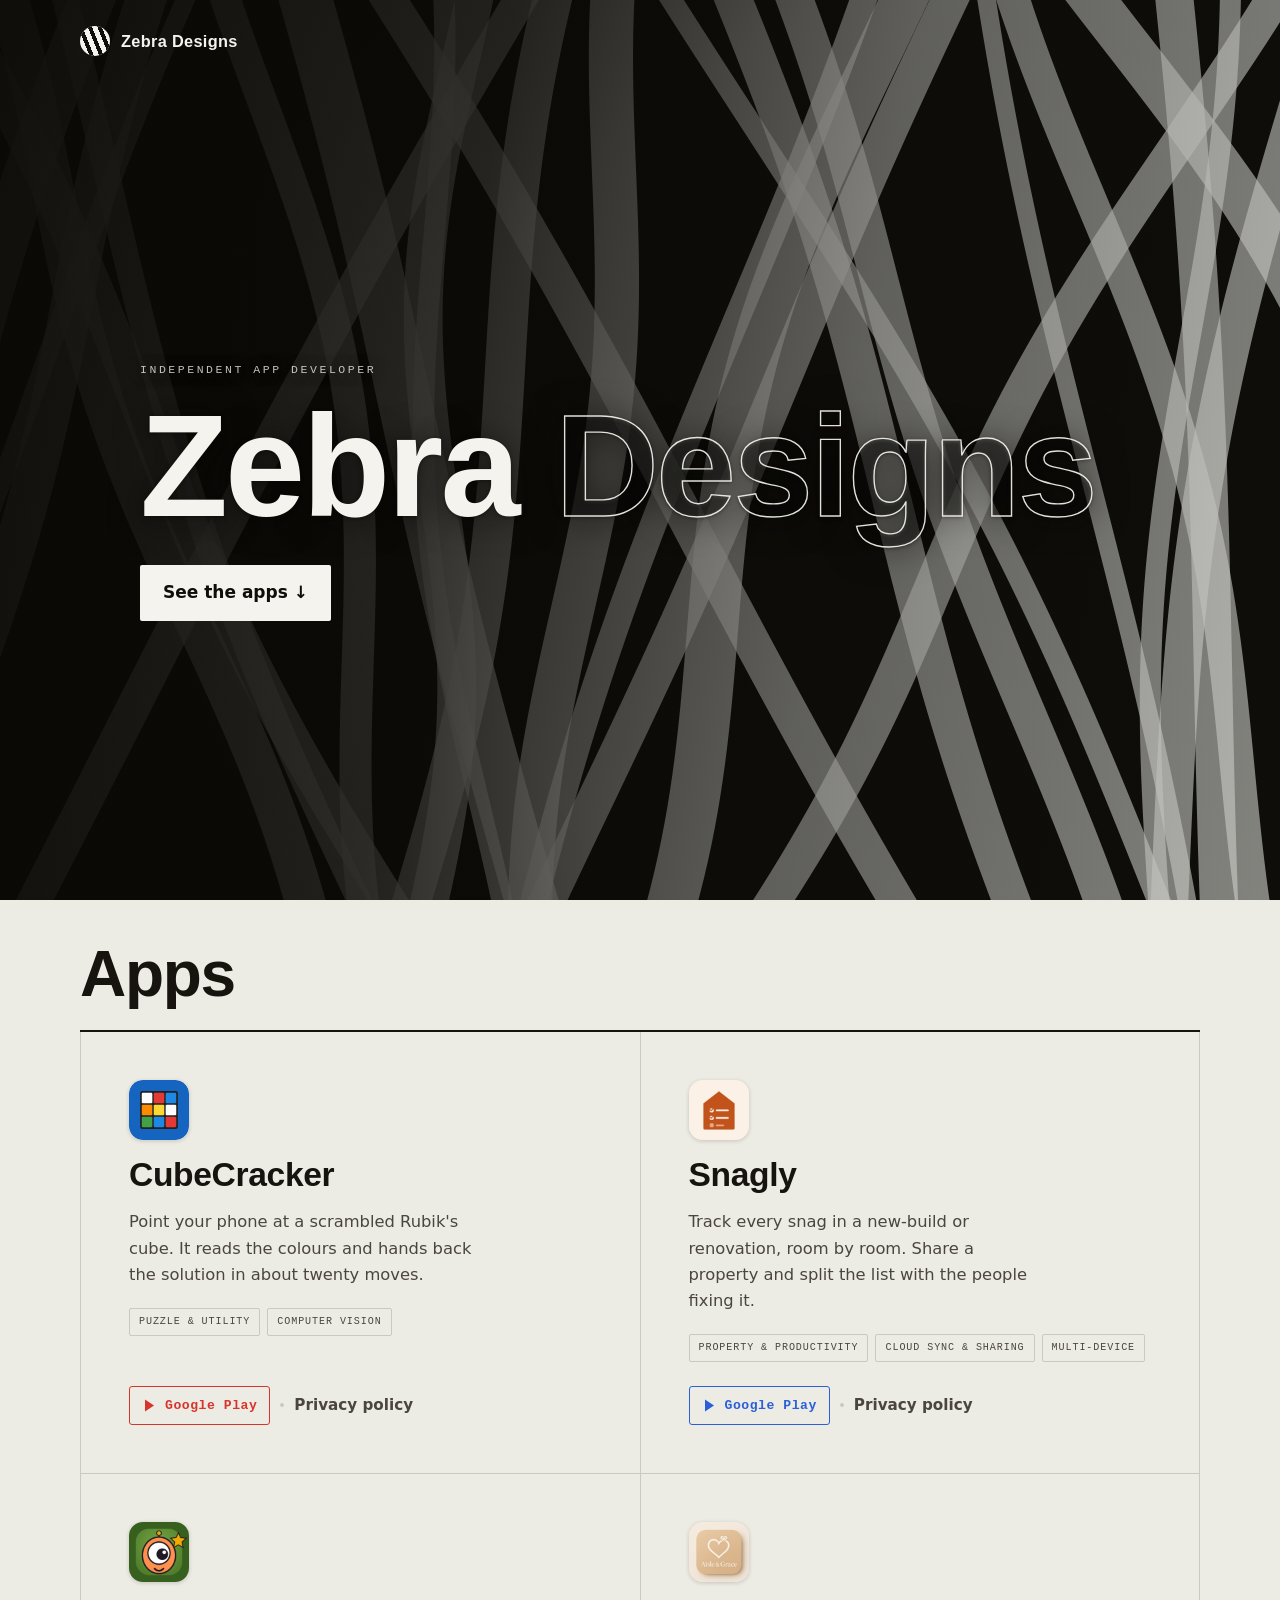
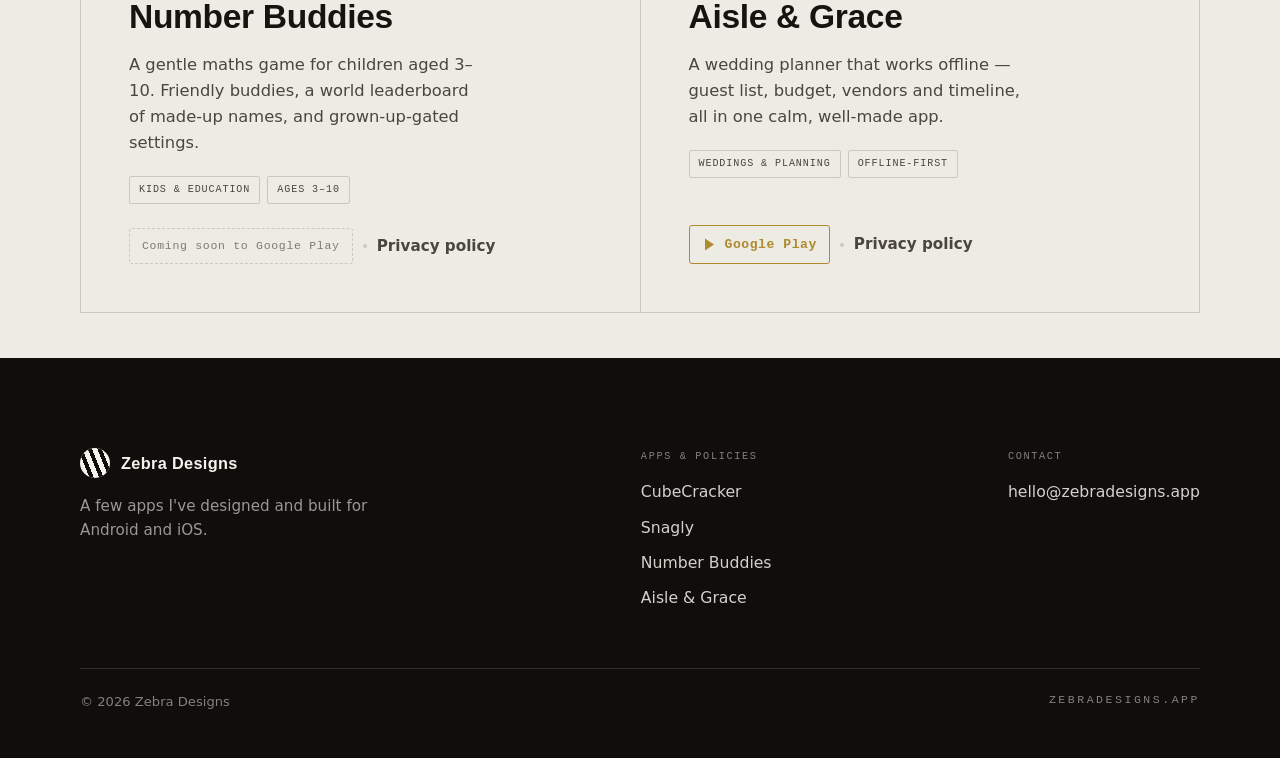
==== index.html @ 42fd9925 "feat: Zebra Designs app showcase and privacy policies" ====
<!doctype html>
<html lang="en-GB">
<head>
<meta charset="utf-8" />
<meta name="viewport" content="width=device-width, initial-scale=1" />

<title>Zebra Designs — apps</title>
<meta name="description" content="A few apps I've designed and built for Android and iOS: CubeCracker, Snagly, Number Buddies and Aisle & Grace." />
<meta name="robots" content="index, follow" />
<link rel="canonical" href="https://zebradesigns.app/" />
<meta name="theme-color" content="#161310" />
<meta property="og:type" content="website" />
<meta property="og:site_name" content="Zebra Designs" />
<meta property="og:title" content="Zebra Designs — apps" />
<meta property="og:description" content="A few apps I've designed and built for Android and iOS." />
<meta property="og:url" content="https://zebradesigns.app/" />
<meta property="og:locale" content="en_GB" />

<style>
  :root{
    --ink:#171410;
    --ink-70:#4b463d;
    --ink-45:#817a6d;
    --paper:#ecebe4;
    --paper-pure:#f4f3ee;
    --line:rgba(23,20,16,.16);
    --line-soft:rgba(23,20,16,.09);
    --cube:#d7352b;
    --snag:#2b5fd9;
    --num:#4a7a2b;
    --aisle:#b08a2f;
    --font-display:'Helvetica Neue','Segoe UI',Helvetica,Arial,sans-serif;
    --font-body:system-ui,-apple-system,'Segoe UI',Roboto,Helvetica,Arial,sans-serif;
    --font-mono:ui-monospace,'SF Mono',Menlo,Consolas,monospace;
  }
  *{box-sizing:border-box;}
  html{-webkit-text-size-adjust:100%;scroll-behavior:smooth;scroll-snap-type:y proximity;}
  body{
    margin:0;background:var(--paper);color:var(--ink);
    font-family:var(--font-body);font-size:17px;line-height:1.6;
    -webkit-font-smoothing:antialiased;text-rendering:optimizeLegibility;
  }
  a{color:inherit;}
  img,canvas{display:block;max-width:100%;}
  .wrap{width:min(1120px,92vw);margin-inline:auto;}
  .mono{font-family:var(--font-mono);font-size:.72rem;letter-spacing:.22em;text-transform:uppercase;}

  /* ---------- HERO ---------- */
  .hero{position:relative;min-height:100vh;min-height:100dvh;background:#100e0b;color:#f4f3ee;overflow:hidden;display:flex;flex-direction:column;scroll-snap-align:start;}
  #dazzle{position:absolute;inset:0;width:100%;height:100%;z-index:0;}
  .hero::after{content:"";position:absolute;inset:0;z-index:1;pointer-events:none;
    background:
      linear-gradient(100deg,rgba(10,9,6,.94) 0%,rgba(10,9,6,.8) 36%,rgba(10,9,6,.4) 64%,rgba(10,9,6,.14) 100%),
      radial-gradient(130% 130% at 100% 55%,transparent 50%,rgba(8,7,5,.6) 100%);}
  .hero-top{position:relative;z-index:2;padding:26px 0;}
  .hero-top .wrap{display:flex;align-items:center;justify-content:space-between;gap:16px;}
  .hero-top .mono{color:rgba(244,243,238,.72);}
  .mark{display:inline-flex;align-items:center;gap:11px;font-family:var(--font-display);font-weight:800;letter-spacing:.02em;font-size:1.02rem;text-decoration:none;}
  .mark-badge{width:30px;height:30px;border-radius:50%;background:#f4f3ee;position:relative;overflow:hidden;flex:none;}
  .mark-badge::before{content:"";position:absolute;inset:0;
    background:repeating-linear-gradient(68deg,#100e0b 0 4px,transparent 4px 9px);}
  .hero-body{position:relative;z-index:2;flex:1;display:flex;align-items:center;}
  .hero-body .wrap{width:min(1000px,92vw);}
  .eyebrow{color:rgba(244,243,238,.78);margin:0 0 22px;text-shadow:0 1px 14px rgba(8,7,5,.65);}
  h1{font-family:var(--font-display);font-weight:800;
    font-size:clamp(3.1rem,11.5vw,9rem);line-height:.9;letter-spacing:-.02em;
    margin:0;text-wrap:balance;text-shadow:0 2px 34px rgba(8,7,5,.6),0 1px 4px rgba(8,7,5,.5);}
  h1 .thin{display:block;font-weight:600;color:rgba(244,243,238,.9);-webkit-text-stroke:0;}
  h1 em{font-style:normal;color:transparent;-webkit-text-stroke:1.4px rgba(244,243,238,.92);}
  .lede{max-width:38ch;margin:30px 0 0;font-size:clamp(1.05rem,2.4vw,1.4rem);color:rgba(244,243,238,.9);line-height:1.5;text-shadow:0 1px 18px rgba(8,7,5,.7);}
  .hero-cta{display:flex;flex-wrap:wrap;gap:14px;margin-top:34px;}
  .btn{display:inline-flex;align-items:center;gap:9px;font-weight:600;text-decoration:none;
    padding:13px 22px;border-radius:2px;border:1.5px solid transparent;transition:transform .18s ease,background .18s ease,color .18s ease;}
  .btn-solid{background:#f4f3ee;color:#100e0b;}
  .btn-solid:hover{transform:translateY(-2px);}
  .btn-ghost{border-color:rgba(244,243,238,.4);color:#f4f3ee;}
  .btn-ghost:hover{border-color:#f4f3ee;transform:translateY(-2px);}

  /* ---------- MARQUEE ---------- */
  .marquee{position:relative;z-index:2;background:#f4f3ee;color:#100e0b;border-block:2px solid #100e0b;overflow:hidden;}
  .marquee-track{display:flex;gap:0;white-space:nowrap;animation:slide 32s linear infinite;}
  .marquee span{font-family:var(--font-display);font-weight:700;font-size:.92rem;letter-spacing:.14em;text-transform:uppercase;padding:11px 26px;display:inline-flex;align-items:center;gap:26px;}
  .marquee span::after{content:"✳";color:var(--cube);}
  @keyframes slide{to{transform:translateX(-50%);}}

  /* ---------- STUDIO STATEMENT ---------- */
  .studio{padding:clamp(64px,9vw,120px) 0;}
  .studio .wrap{display:grid;grid-template-columns:minmax(0,.9fr) minmax(0,1.3fr);gap:clamp(28px,6vw,80px);align-items:start;}
  .studio h2{font-family:var(--font-display);font-weight:700;font-size:clamp(1.9rem,4.4vw,3.1rem);line-height:1.02;letter-spacing:-.015em;margin:14px 0 0;text-wrap:balance;}
  .studio .mono{color:var(--ink-45);}
  .studio p{margin:0 0 1.1em;color:var(--ink-70);font-size:1.08rem;}
  .studio p:last-child{margin-bottom:0;}
  .studio strong{color:var(--ink);font-weight:600;}
  .studio a{color:var(--ink);text-decoration:underline;text-underline-offset:3px;text-decoration-thickness:1px;font-weight:500;}

  /* ---------- DAZZLE GRID ---------- */
  .dazzle{min-height:100vh;min-height:100dvh;display:flex;flex-direction:column;justify-content:center;align-items:center;padding:clamp(36px,5vh,64px) 0;scroll-snap-align:start;}
  .dazzle > .wrap{width:min(1120px,92vw);}
  .section-head{display:flex;align-items:flex-end;justify-content:space-between;gap:20px;padding-bottom:26px;border-bottom:2px solid var(--ink);margin-bottom:0;}
  .section-head h2{font-family:var(--font-display);font-weight:800;font-size:clamp(2rem,6vw,4rem);line-height:.92;letter-spacing:-.02em;margin:0;}
  .section-head .mono{color:var(--ink-45);padding-bottom:6px;}
  .grid{display:grid;grid-template-columns:repeat(2,1fr);gap:0;border-left:1px solid var(--line);}
  .card{--a:var(--ink);position:relative;padding:clamp(30px,4vw,48px);border-right:1px solid var(--line);border-bottom:1px solid var(--line);
    display:flex;flex-direction:column;gap:18px;background:var(--paper);transition:background .25s ease;overflow:hidden;}
  .card::before{content:"";position:absolute;top:0;left:0;width:6px;height:100%;background:var(--a);transform:scaleY(0);transform-origin:top;transition:transform .3s ease;}
  .card:hover{background:var(--paper-pure);}
  .card:hover::before{transform:scaleY(1);}
  .card-glyph{width:52px;height:52px;flex:none;color:var(--a);}
  .card-icon{width:60px;height:60px;border-radius:14px;flex:none;box-shadow:0 1px 4px rgba(23,20,16,.18);}
  .card-top{display:flex;align-items:center;justify-content:space-between;gap:16px;}
  .card-plat{font-family:var(--font-mono);font-size:.64rem;letter-spacing:.14em;text-transform:uppercase;color:var(--ink-45);text-align:right;line-height:1.5;}
  .card-store{display:inline-flex;align-items:center;gap:8px;text-decoration:none;color:var(--a);font-weight:600;font-size:.82rem;font-family:var(--font-mono);letter-spacing:.04em;border:1.5px solid var(--a);border-radius:3px;padding:8px 12px;transition:background .18s ease,color .18s ease;}
  .card-store:hover{background:var(--a);color:var(--paper-pure);}
  .card-store svg{width:15px;height:15px;}
  .card-soon{font-family:var(--font-mono);font-size:.72rem;letter-spacing:.06em;color:var(--ink-45);border:1.5px dashed var(--line);border-radius:3px;padding:8px 12px;}
  .card h3{font-family:var(--font-display);font-weight:800;font-size:clamp(1.6rem,3vw,2.1rem);letter-spacing:-.01em;margin:0;line-height:1;}
  .card .one{margin:0;color:var(--ink-70);font-size:1.02rem;max-width:34ch;}
  .chips{display:flex;flex-wrap:wrap;gap:7px;margin-top:2px;}
  .chip{font-family:var(--font-mono);font-size:.63rem;letter-spacing:.09em;text-transform:uppercase;
    padding:5px 9px;border:1px solid var(--line);border-radius:2px;color:var(--ink-70);}
  .chip.pos{border-color:color-mix(in srgb,var(--num) 45%,transparent);color:var(--num);}
  .chip.note{border-color:color-mix(in srgb,var(--cube) 45%,transparent);color:var(--cube);}
  .card-actions{margin-top:auto;display:flex;flex-wrap:wrap;gap:10px;align-items:center;padding-top:6px;}
  .card-link{font-weight:600;text-decoration:none;font-size:.95rem;display:inline-flex;align-items:center;gap:6px;color:var(--a);
    border-bottom:1.5px solid transparent;transition:border-color .2s ease;}
  .card-link:hover{border-color:var(--a);}
  .card-link.muted{color:var(--ink-70);}
  .card-link .arr{transition:transform .2s ease;}
  .card-link:hover .arr{transform:translateX(3px);}
  .dot{width:4px;height:4px;border-radius:50%;background:var(--line);}

  /* ---------- PRIVACY MATRIX ---------- */
  .matrix{padding:clamp(60px,8vw,110px) 0;border-top:2px solid var(--ink);}
  .matrix-intro{max-width:56ch;margin-bottom:38px;}
  .matrix-intro h2{font-family:var(--font-display);font-weight:700;font-size:clamp(1.8rem,4vw,2.8rem);letter-spacing:-.015em;margin:12px 0 14px;line-height:1.02;}
  .matrix-intro p{margin:0;color:var(--ink-70);}
  .table-scroll{overflow-x:auto;-webkit-overflow-scrolling:touch;}
  table{border-collapse:collapse;width:100%;min-width:640px;font-size:.95rem;}
  caption{text-align:left;}
  th,td{text-align:left;padding:15px 16px;border-bottom:1px solid var(--line);vertical-align:middle;}
  thead th{font-family:var(--font-mono);font-size:.64rem;letter-spacing:.13em;text-transform:uppercase;color:var(--ink-45);border-bottom:2px solid var(--ink);font-weight:400;}
  tbody th{font-family:var(--font-display);font-weight:700;font-size:1.02rem;white-space:nowrap;}
  tbody tr:hover{background:var(--paper-pure);}
  .yn{font-family:var(--font-mono);font-size:.82rem;display:inline-flex;align-items:center;gap:7px;}
  .yn::before{content:"";width:9px;height:9px;border-radius:50%;flex:none;}
  .yn.no::before{background:var(--num);}
  .yn.yes::before{background:var(--cube);}
  .yn.part::before{background:var(--aisle);}
  .yn.no{color:var(--num);} .yn.yes{color:var(--cube);} .yn.part{color:var(--ink-70);}

  /* ---------- SERVICES ---------- */
  .services{padding:clamp(60px,8vw,110px) 0;border-top:2px solid var(--ink);}
  .svc-head{max-width:60ch;margin-bottom:clamp(30px,4vw,48px);}
  .svc-head .mono{color:var(--ink-45);}
  .svc-head h2{font-family:var(--font-display);font-weight:800;font-size:clamp(1.9rem,4.6vw,3.2rem);letter-spacing:-.02em;line-height:1.02;margin:12px 0 14px;text-wrap:balance;}
  .svc-head p{margin:0;color:var(--ink-70);max-width:56ch;}
  .svc-grid{display:grid;grid-template-columns:repeat(auto-fit,minmax(230px,1fr));gap:1px;background:var(--line);border:1px solid var(--line);}
  .svc{background:var(--paper);padding:clamp(24px,3vw,32px);display:flex;flex-direction:column;gap:10px;transition:background .2s ease;}
  .svc:hover{background:var(--paper-pure);}
  .svc h3{font-family:var(--font-display);font-weight:700;font-size:1.18rem;margin:0;letter-spacing:-.01em;}
  .svc p{margin:0;color:var(--ink-70);font-size:.97rem;}
  .svc .num{font-family:var(--font-mono);font-size:.68rem;letter-spacing:.14em;color:var(--ink-45);}

  /* ---------- FAQ ---------- */
  .faq{padding:clamp(60px,8vw,110px) 0;border-top:2px solid var(--ink);}
  .faq h2{font-family:var(--font-display);font-weight:800;font-size:clamp(1.9rem,4.6vw,3.2rem);letter-spacing:-.02em;margin:0 0 clamp(26px,4vw,40px);}
  .faq details{border-bottom:1px solid var(--line);padding:4px 0;}
  .faq summary{cursor:pointer;list-style:none;padding:20px 40px 20px 0;position:relative;font-family:var(--font-display);font-weight:700;font-size:clamp(1.05rem,2vw,1.3rem);letter-spacing:-.01em;}
  .faq summary::-webkit-details-marker{display:none;}
  .faq summary::after{content:"+";position:absolute;right:4px;top:50%;transform:translateY(-50%);font-family:var(--font-body);font-weight:400;font-size:1.6rem;color:var(--ink-45);transition:transform .2s ease;}
  .faq details[open] summary::after{content:"–";}
  .faq details p{margin:0 0 20px;color:var(--ink-70);max-width:66ch;}

  /* ---------- CONTACT ---------- */
  .contact{background:#100e0b;color:#f4f3ee;padding:clamp(70px,10vw,140px) 0;position:relative;overflow:hidden;}
  .contact::before{content:"";position:absolute;inset:0;opacity:.1;background:repeating-linear-gradient(74deg,#f4f3ee 0 3px,transparent 3px 22px);}
  .contact .wrap{position:relative;z-index:1;text-align:center;}
  .contact .mono{color:rgba(244,243,238,.6);}
  .contact h2{font-family:var(--font-display);font-weight:800;font-size:clamp(2.2rem,6.5vw,4.4rem);letter-spacing:-.025em;line-height:.98;margin:14px auto 18px;max-width:16ch;text-wrap:balance;}
  .contact p{color:rgba(244,243,238,.78);margin:0 auto 32px;max-width:48ch;font-size:1.1rem;}
  .contact .btn-solid{background:#f4f3ee;color:#100e0b;font-size:1.05rem;padding:15px 28px;}
  .contact .email-plain{display:block;margin-top:20px;font-family:var(--font-mono);font-size:.9rem;letter-spacing:.06em;color:rgba(244,243,238,.6);text-decoration:none;}
  .contact .email-plain:hover{color:#f4f3ee;}

  /* ---------- FOOTER ---------- */
  footer{background:#100e0b;color:#f4f3ee;padding:clamp(54px,7vw,90px) 0 46px;}
  .foot-grid{display:flex;flex-wrap:wrap;justify-content:space-between;gap:36px 24px;}
  .foot-brand{max-width:30ch;}
  .foot-brand .mark{color:#f4f3ee;margin-bottom:16px;}
  .foot-brand p{color:rgba(244,243,238,.6);margin:0;font-size:.95rem;}
  .foot-col h4{font-family:var(--font-mono);font-size:.64rem;letter-spacing:.16em;text-transform:uppercase;color:rgba(244,243,238,.5);margin:0 0 15px;font-weight:400;}
  .foot-col a{display:block;text-decoration:none;color:rgba(244,243,238,.85);margin-bottom:10px;font-size:.98rem;transition:color .18s ease;}
  .foot-col a:hover{color:#fff;}
  .foot-bottom{margin-top:48px;padding-top:22px;border-top:1px solid rgba(244,243,238,.14);display:flex;flex-wrap:wrap;justify-content:space-between;gap:12px;color:rgba(244,243,238,.5);font-size:.82rem;}

  a:focus-visible,.btn:focus-visible,.card-link:focus-visible{outline:2px solid var(--snag);outline-offset:3px;}

  @media (max-width:760px){
    .studio .wrap{grid-template-columns:1fr;}
    .grid{grid-template-columns:1fr;border-left:none;}
    .card{border-left:1px solid var(--line);}
    .hero-top .mono{display:none;}
  }
  @media (prefers-reduced-motion:reduce){
    .marquee-track{animation:none;}
    .btn,.card,.card-link .arr{transition:none;}
  }
</style>
</head>
<body>

<header class="hero">
  <canvas id="dazzle" aria-hidden="true"></canvas>

  <div class="hero-top">
    <div class="wrap">
      <a class="mark" href="/"><span class="mark-badge" aria-hidden="true"></span>Zebra Designs</a>
    </div>
  </div>

  <div class="hero-body">
    <div class="wrap">
      <p class="eyebrow mono">Independent app developer</p>
      <h1>Zebra <em>Designs</em></h1>
      <div class="hero-cta">
        <a class="btn btn-solid" href="#apps">See the apps ↓</a>
      </div>
    </div>
  </div>
</header>

<section class="dazzle" id="apps">
  <div class="wrap">
    <div class="section-head">
      <h2>Apps</h2>
    </div>
    <div class="grid">

      <!-- CubeCracker -->
      <article class="card" style="--a:var(--cube)">
        <div class="card-top">
          <img class="card-icon" src="/assets/icons/cubecracker.svg" alt="CubeCracker app icon" width="60" height="60" />
        </div>
        <h3>CubeCracker</h3>
        <p class="one">Point your phone at a scrambled Rubik's cube. It reads the colours and hands back the solution in about twenty moves.</p>
        <div class="chips">
          <span class="chip">Puzzle &amp; utility</span>
          <span class="chip">Computer vision</span>
        </div>
        <div class="card-actions">
          <a class="card-store" href="https://play.google.com/store/apps/details?id=com.cubecracker.app" target="_blank" rel="noopener">
            <svg viewBox="0 0 20 20" aria-hidden="true"><path fill="currentColor" d="M4 2l12 8-12 8z"/></svg>Google Play</a>
          <span class="dot"></span>
          <a class="card-link muted" href="/cubecracker/">Privacy policy</a>
        </div>
      </article>

      <!-- Snagly -->
      <article class="card" style="--a:var(--snag)">
        <div class="card-top">
          <img class="card-icon" src="/assets/icons/snagly.png" alt="Snagly app icon" width="60" height="60" />
        </div>
        <h3>Snagly</h3>
        <p class="one">Track every snag in a new-build or renovation, room by room. Share a property and split the list with the people fixing it.</p>
        <div class="chips">
          <span class="chip">Property &amp; productivity</span>
          <span class="chip">Cloud sync &amp; sharing</span>
          <span class="chip">Multi-device</span>
        </div>
        <div class="card-actions">
          <a class="card-store" href="https://play.google.com/store/apps/details?id=com.snagly.snagly" target="_blank" rel="noopener">
            <svg viewBox="0 0 20 20" aria-hidden="true"><path fill="currentColor" d="M4 2l12 8-12 8z"/></svg>Google Play</a>
          <span class="dot"></span>
          <a class="card-link muted" href="/snagly/">Privacy policy</a>
        </div>
      </article>

      <!-- Number Buddies -->
      <article class="card" style="--a:var(--num)">
        <div class="card-top">
          <img class="card-icon" src="/assets/icons/numberbuddies.png" alt="Number Buddies app icon" width="60" height="60" />
        </div>
        <h3>Number Buddies</h3>
        <p class="one">A gentle maths game for children aged 3–10. Friendly buddies, a world leaderboard of made-up names, and grown-up-gated settings.</p>
        <div class="chips">
          <span class="chip">Kids &amp; education</span>
          <span class="chip">Ages 3–10</span>
        </div>
        <div class="card-actions">
          <span class="card-soon">Coming soon to Google Play</span>
          <span class="dot"></span>
          <a class="card-link muted" href="/numberbuddies/">Privacy policy</a>
        </div>
      </article>

      <!-- Aisle & Grace -->
      <article class="card" style="--a:var(--aisle)">
        <div class="card-top">
          <img class="card-icon" src="/assets/icons/aisle-and-grace.png" alt="Aisle &amp; Grace app icon" width="60" height="60" />
        </div>
        <h3>Aisle &amp; Grace</h3>
        <p class="one">A wedding planner that works offline — guest list, budget, vendors and timeline, all in one calm, well-made app.</p>
        <div class="chips">
          <span class="chip">Weddings &amp; planning</span>
          <span class="chip">Offline-first</span>
        </div>
        <div class="card-actions">
          <a class="card-store" href="https://play.google.com/store/apps/details?id=com.aisleandgrace.app.aisle_and_grace" target="_blank" rel="noopener">
            <svg viewBox="0 0 20 20" aria-hidden="true"><path fill="currentColor" d="M4 2l12 8-12 8z"/></svg>Google Play</a>
          <span class="dot"></span>
          <a class="card-link muted" href="/aisle-and-grace/">Privacy policy</a>
        </div>
      </article>

    </div>
  </div>
</section>

<footer>
  <div class="wrap">
    <div class="foot-grid">
      <div class="foot-brand">
        <a class="mark" href="/"><span class="mark-badge" aria-hidden="true"></span>Zebra Designs</a>
        <p>A few apps I've designed and built for Android and iOS.</p>
      </div>
      <div class="foot-col">
        <h4>Apps &amp; policies</h4>
        <a href="/cubecracker/">CubeCracker</a>
        <a href="/snagly/">Snagly</a>
        <a href="/numberbuddies/">Number Buddies</a>
        <a href="/aisle-and-grace/">Aisle &amp; Grace</a>
      </div>
      <div class="foot-col">
        <h4>Contact</h4>
        <a href="mailto:hello@zebradesigns.app">hello@zebradesigns.app</a>
      </div>
    </div>
    <div class="foot-bottom">
      <span>© 2026 Zebra Designs</span>
      <span class="mono">zebradesigns.app</span>
    </div>
  </div>
</footer>

<script>
(function(){
  var canvas=document.getElementById('dazzle');
  if(!canvas) return;
  var ctx=canvas.getContext('2d');
  var reduce=window.matchMedia('(prefers-reduced-motion: reduce)').matches;
  var w,h,dpr,bands,t=0;

  function build(){
    dpr=Math.min(window.devicePixelRatio||1,2);
    w=canvas.clientWidth; h=canvas.clientHeight;
    canvas.width=Math.floor(w*dpr); canvas.height=Math.floor(h*dpr);
    ctx.setTransform(dpr,0,0,dpr,0,0);
    // Generative stripe field: a set of near-vertical ink/paper bands,
    // each with its own width, lean and wave — a zebra's flank, never repeating.
    bands=[];
    var x=-120, i=0;
    while(x<w+160){
      var bw=22+Math.sin(i*1.7)*8+ (i%3)*7 + (i%5)*4;
      bands.push({
        x:x,
        w:bw,
        lean:(Math.sin(i*0.9)*0.5+ (i%2?0.18:-0.12))*0.9,
        amp:10+ (i%4)*7 + Math.sin(i*2.1)*6,
        freq:0.004+ (i%3)*0.0016,
        phase:i*0.8,
        speed:0.12+ (i%3)*0.05
      });
      x+=bw+ (10+ (i%3)*6);
      i++;
    }
  }

  function draw(){
    ctx.clearRect(0,0,w,h);
    ctx.fillStyle='#100e0b';
    ctx.fillRect(0,0,w,h);
    ctx.fillStyle='rgba(244,243,238,0.6)';
    for(var b=0;b<bands.length;b++){
      var band=bands[b];
      ctx.beginPath();
      var step=16;
      // right edge going down
      for(var y=-20;y<=h+20;y+=step){
        var off=Math.sin(y*band.freq + band.phase + t*band.speed)*band.amp;
        var px=band.x + off + y*band.lean + band.w;
        if(y===-20) ctx.moveTo(px,y); else ctx.lineTo(px,y);
      }
      // left edge going up
      for(var y2=h+20;y2>=-20;y2-=step){
        var off2=Math.sin(y2*band.freq + band.phase + t*band.speed)*band.amp;
        var px2=band.x + off2 + y2*band.lean;
        ctx.lineTo(px2,y2);
      }
      ctx.closePath();
      ctx.fill();
    }
  }

  function loop(){ t+=0.016; draw(); raf=requestAnimationFrame(loop); }
  var raf;
  function start(){ build(); if(reduce){ t=2.2; draw(); } else { cancelAnimationFrame(raf); loop(); } }

  var rz;
  window.addEventListener('resize',function(){ clearTimeout(rz); rz=setTimeout(start,180); });
  start();
})();
</script>
</body>
</html>
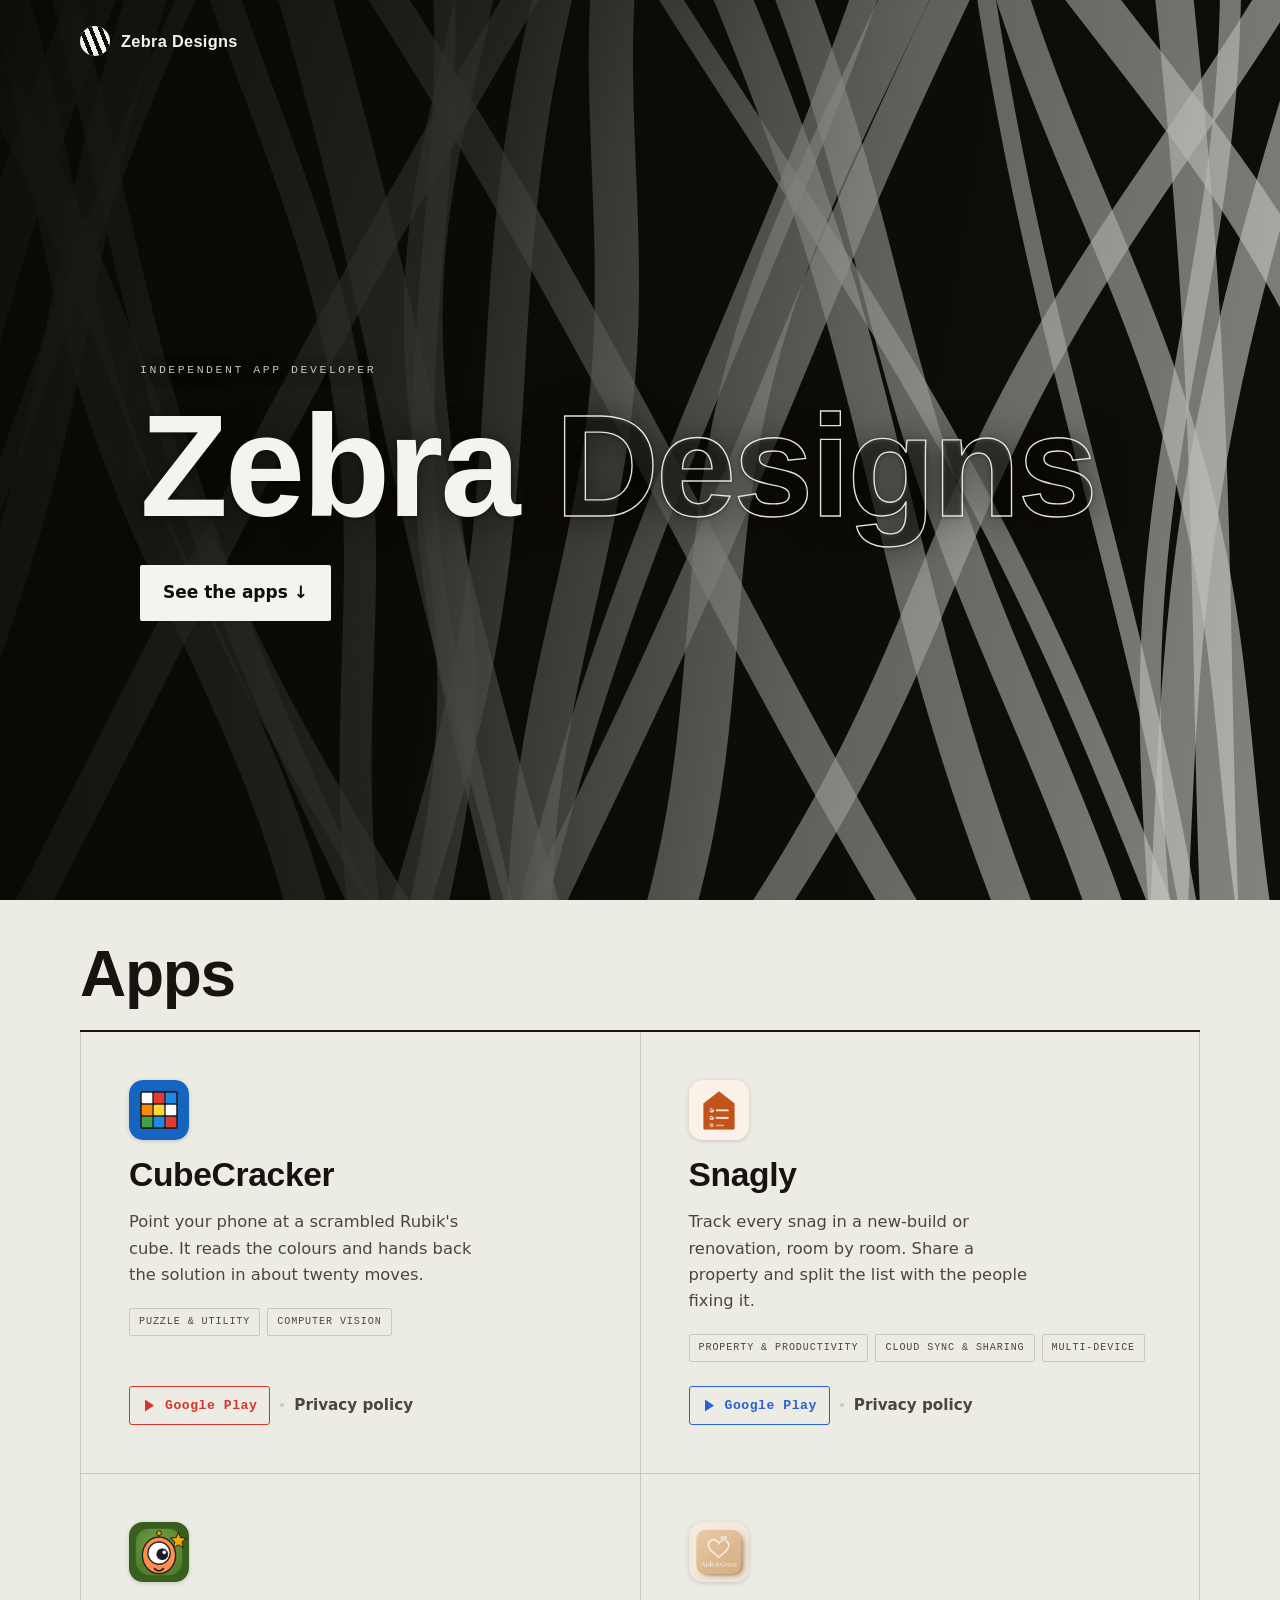
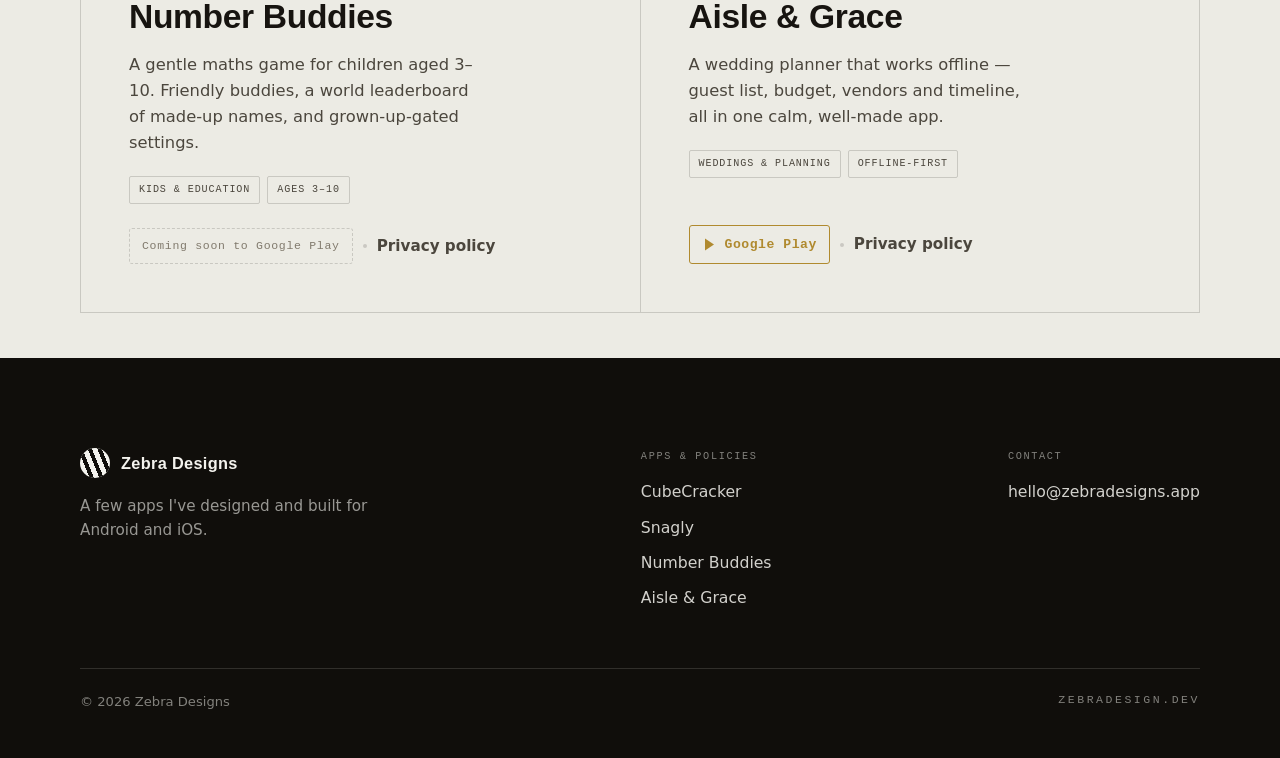
==== commit ef42412c: "fix: correct site domain to zebradesign.dev" ====
--- a/index.html
+++ b/index.html
@@ -7,13 +7,13 @@
 <title>Zebra Designs — apps</title>
 <meta name="description" content="A few apps I've designed and built for Android and iOS: CubeCracker, Snagly, Number Buddies and Aisle & Grace." />
 <meta name="robots" content="index, follow" />
-<link rel="canonical" href="https://zebradesigns.app/" />
+<link rel="canonical" href="https://zebradesign.dev/" />
 <meta name="theme-color" content="#161310" />
 <meta property="og:type" content="website" />
 <meta property="og:site_name" content="Zebra Designs" />
 <meta property="og:title" content="Zebra Designs — apps" />
 <meta property="og:description" content="A few apps I've designed and built for Android and iOS." />
-<meta property="og:url" content="https://zebradesigns.app/" />
+<meta property="og:url" content="https://zebradesign.dev/" />
 <meta property="og:locale" content="en_GB" />
 
 <style>
@@ -337,7 +337,7 @@
     </div>
     <div class="foot-bottom">
       <span>© 2026 Zebra Designs</span>
-      <span class="mono">zebradesigns.app</span>
+      <span class="mono">zebradesign.dev</span>
     </div>
   </div>
 </footer>
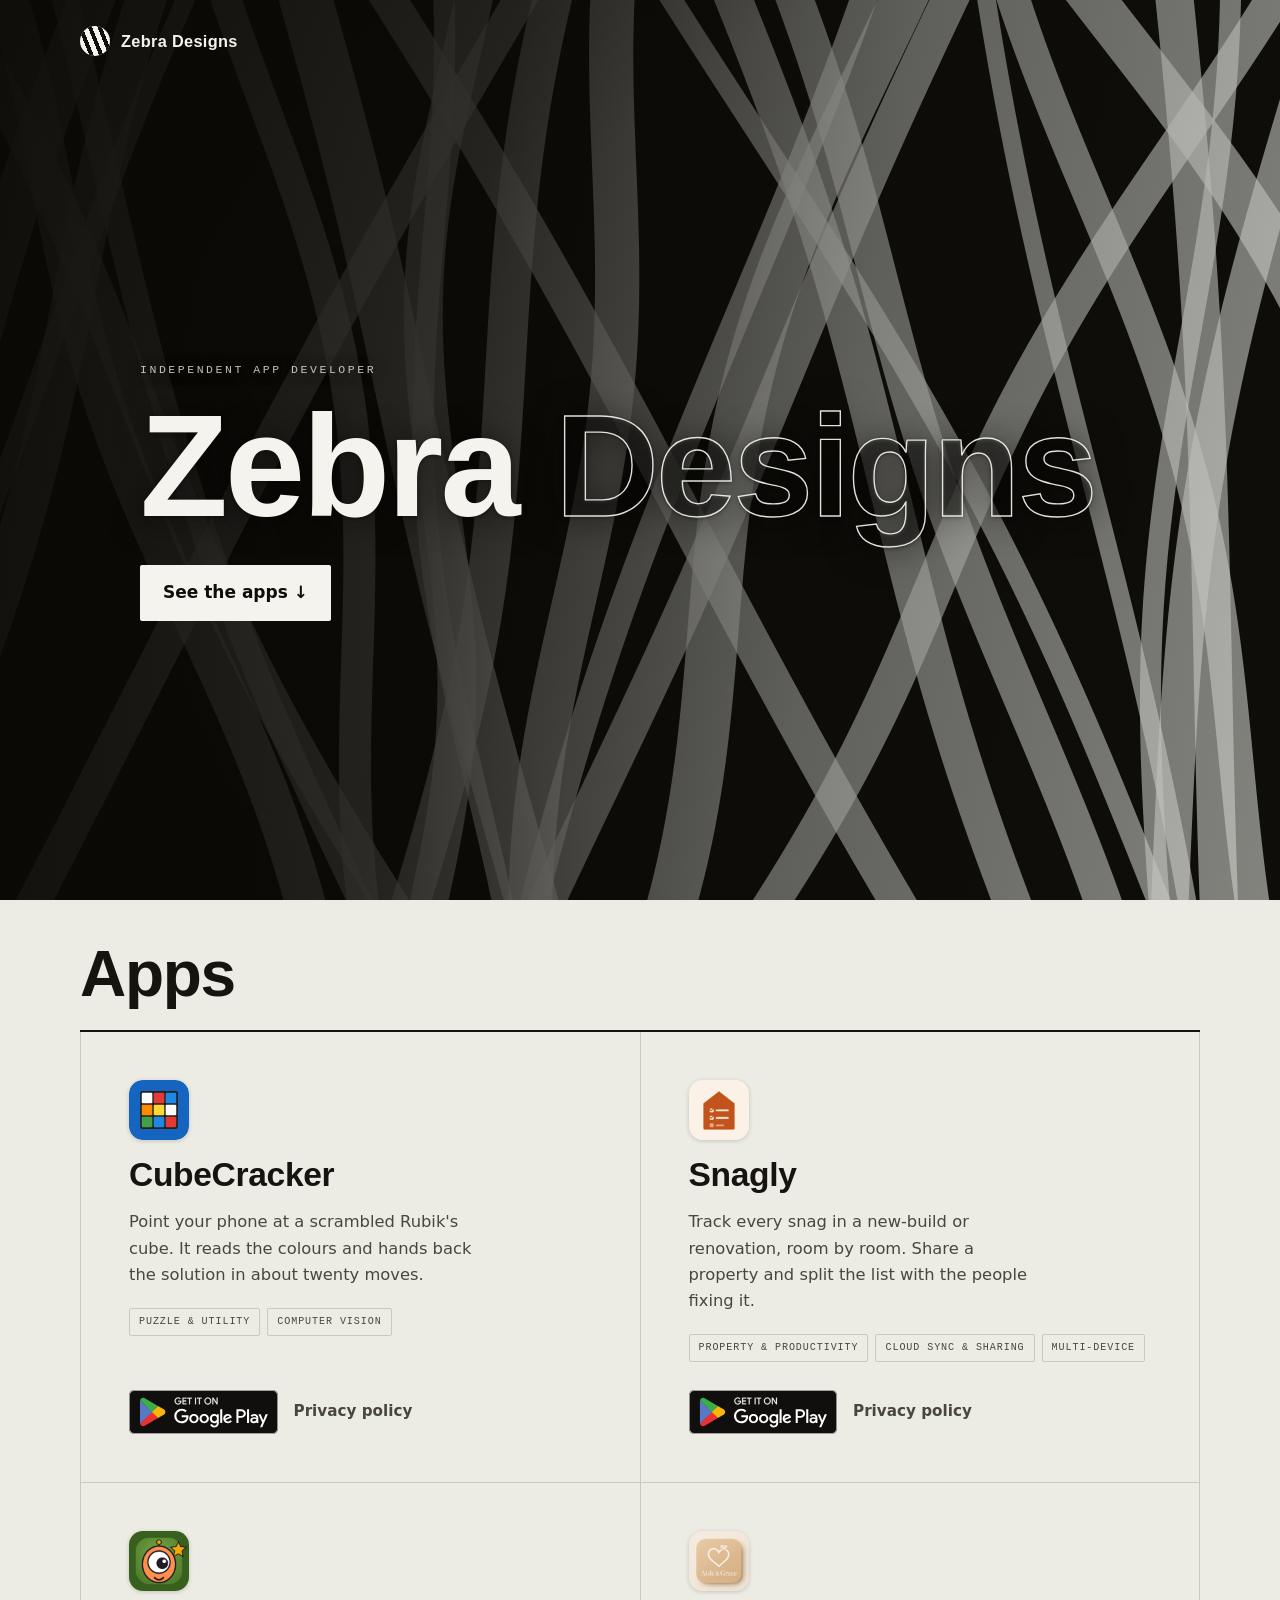
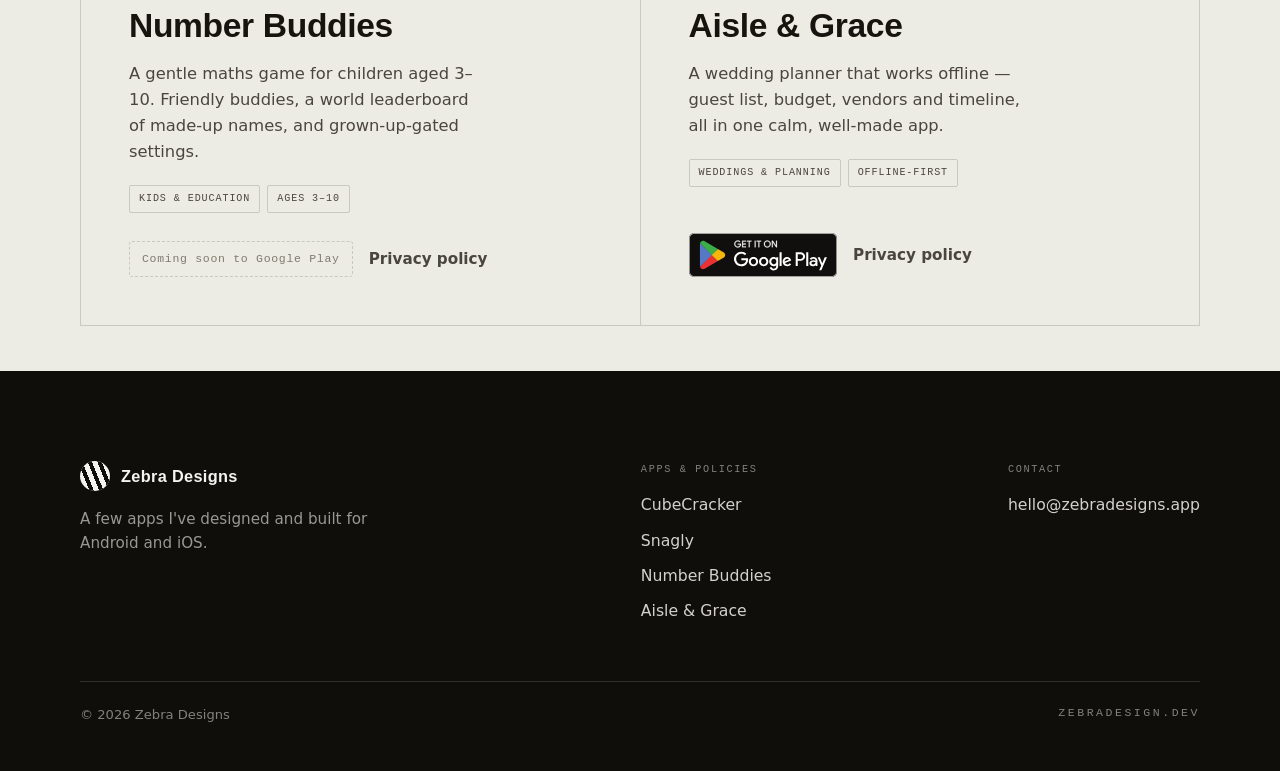
==== commit 7e517c4f: "feat: official Google Play badge on app cards" ====
--- a/index.html
+++ b/index.html
@@ -109,9 +109,9 @@
   .card-icon{width:60px;height:60px;border-radius:14px;flex:none;box-shadow:0 1px 4px rgba(23,20,16,.18);}
   .card-top{display:flex;align-items:center;justify-content:space-between;gap:16px;}
   .card-plat{font-family:var(--font-mono);font-size:.64rem;letter-spacing:.14em;text-transform:uppercase;color:var(--ink-45);text-align:right;line-height:1.5;}
-  .card-store{display:inline-flex;align-items:center;gap:8px;text-decoration:none;color:var(--a);font-weight:600;font-size:.82rem;font-family:var(--font-mono);letter-spacing:.04em;border:1.5px solid var(--a);border-radius:3px;padding:8px 12px;transition:background .18s ease,color .18s ease;}
-  .card-store:hover{background:var(--a);color:var(--paper-pure);}
-  .card-store svg{width:15px;height:15px;}
+  .store-link{display:inline-flex;align-items:center;text-decoration:none;transition:transform .18s ease,opacity .18s ease;}
+  .store-link:hover{transform:translateY(-2px);opacity:.85;}
+  .play-badge{height:44px;width:auto;}
   .card-soon{font-family:var(--font-mono);font-size:.72rem;letter-spacing:.06em;color:var(--ink-45);border:1.5px dashed var(--line);border-radius:3px;padding:8px 12px;}
   .card h3{font-family:var(--font-display);font-weight:800;font-size:clamp(1.6rem,3vw,2.1rem);letter-spacing:-.01em;margin:0;line-height:1;}
   .card .one{margin:0;color:var(--ink-70);font-size:1.02rem;max-width:34ch;}
@@ -120,7 +120,7 @@
     padding:5px 9px;border:1px solid var(--line);border-radius:2px;color:var(--ink-70);}
   .chip.pos{border-color:color-mix(in srgb,var(--num) 45%,transparent);color:var(--num);}
   .chip.note{border-color:color-mix(in srgb,var(--cube) 45%,transparent);color:var(--cube);}
-  .card-actions{margin-top:auto;display:flex;flex-wrap:wrap;gap:10px;align-items:center;padding-top:6px;}
+  .card-actions{margin-top:auto;display:flex;flex-direction:row;flex-wrap:wrap;align-items:center;gap:16px;padding-top:10px;}
   .card-link{font-weight:600;text-decoration:none;font-size:.95rem;display:inline-flex;align-items:center;gap:6px;color:var(--a);
     border-bottom:1.5px solid transparent;transition:border-color .2s ease;}
   .card-link:hover{border-color:var(--a);}
@@ -248,10 +248,8 @@
           <span class="chip">Computer vision</span>
         </div>
         <div class="card-actions">
-          <a class="card-store" href="https://play.google.com/store/apps/details?id=com.cubecracker.app" target="_blank" rel="noopener">
-            <svg viewBox="0 0 20 20" aria-hidden="true"><path fill="currentColor" d="M4 2l12 8-12 8z"/></svg>Google Play</a>
-          <span class="dot"></span>
-          <a class="card-link muted" href="/cubecracker/">Privacy policy</a>
+          <a class="store-link" href="https://play.google.com/store/apps/details?id=com.cubecracker.app" target="_blank" rel="noopener" aria-label="Get CubeCracker on Google Play">
+            <img class="play-badge" src="/assets/badges/google-play.svg" alt="Get it on Google Play" /></a>          <a class="card-link muted" href="/cubecracker/">Privacy policy</a>
         </div>
       </article>
 
@@ -268,10 +266,8 @@
           <span class="chip">Multi-device</span>
         </div>
         <div class="card-actions">
-          <a class="card-store" href="https://play.google.com/store/apps/details?id=com.snagly.snagly" target="_blank" rel="noopener">
-            <svg viewBox="0 0 20 20" aria-hidden="true"><path fill="currentColor" d="M4 2l12 8-12 8z"/></svg>Google Play</a>
-          <span class="dot"></span>
-          <a class="card-link muted" href="/snagly/">Privacy policy</a>
+          <a class="store-link" href="https://play.google.com/store/apps/details?id=com.snagly.snagly" target="_blank" rel="noopener" aria-label="Get Snagly on Google Play">
+            <img class="play-badge" src="/assets/badges/google-play.svg" alt="Get it on Google Play" /></a>          <a class="card-link muted" href="/snagly/">Privacy policy</a>
         </div>
       </article>
 
@@ -287,9 +283,7 @@
           <span class="chip">Ages 3–10</span>
         </div>
         <div class="card-actions">
-          <span class="card-soon">Coming soon to Google Play</span>
-          <span class="dot"></span>
-          <a class="card-link muted" href="/numberbuddies/">Privacy policy</a>
+          <span class="card-soon">Coming soon to Google Play</span>          <a class="card-link muted" href="/numberbuddies/">Privacy policy</a>
         </div>
       </article>
 
@@ -305,10 +299,8 @@
           <span class="chip">Offline-first</span>
         </div>
         <div class="card-actions">
-          <a class="card-store" href="https://play.google.com/store/apps/details?id=com.aisleandgrace.app.aisle_and_grace" target="_blank" rel="noopener">
-            <svg viewBox="0 0 20 20" aria-hidden="true"><path fill="currentColor" d="M4 2l12 8-12 8z"/></svg>Google Play</a>
-          <span class="dot"></span>
-          <a class="card-link muted" href="/aisle-and-grace/">Privacy policy</a>
+          <a class="store-link" href="https://play.google.com/store/apps/details?id=com.aisleandgrace.app.aisle_and_grace" target="_blank" rel="noopener" aria-label="Get Aisle &amp; Grace on Google Play">
+            <img class="play-badge" src="/assets/badges/google-play.svg" alt="Get it on Google Play" /></a>          <a class="card-link muted" href="/aisle-and-grace/">Privacy policy</a>
         </div>
       </article>
 
